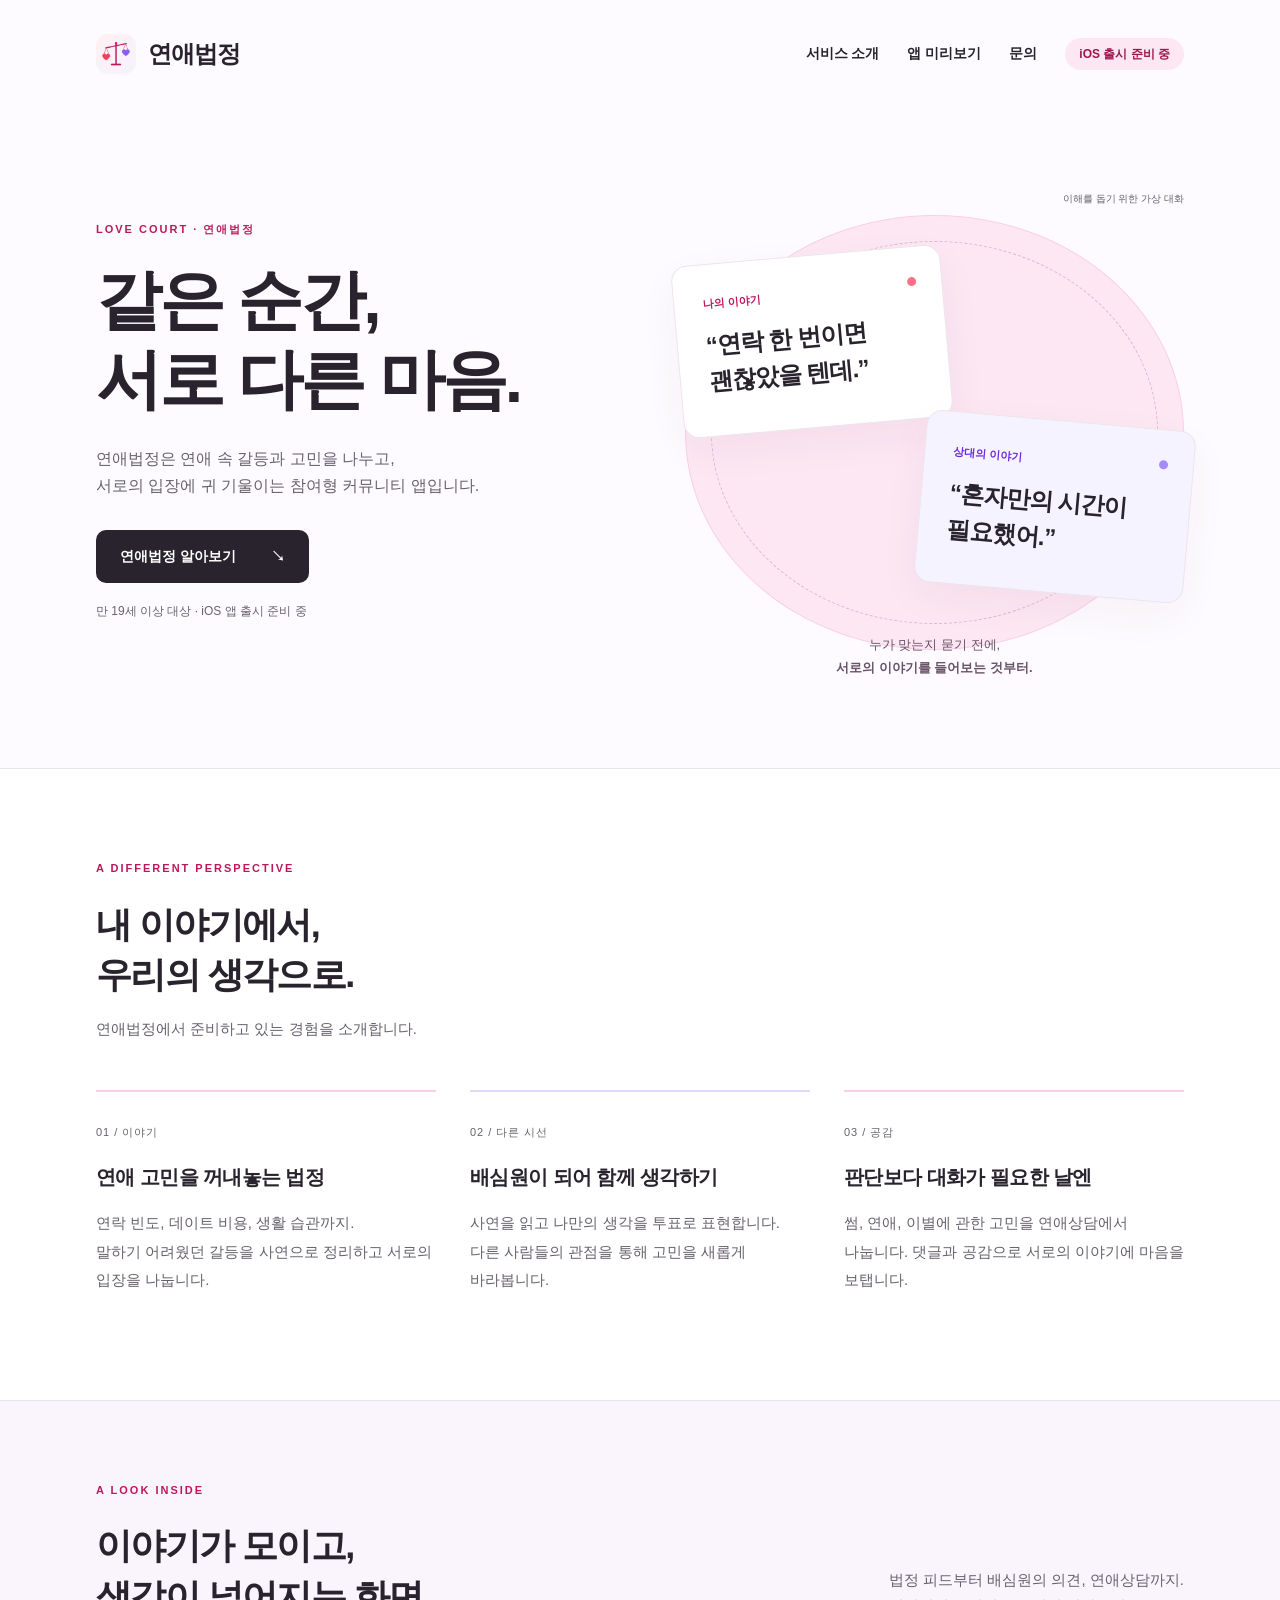
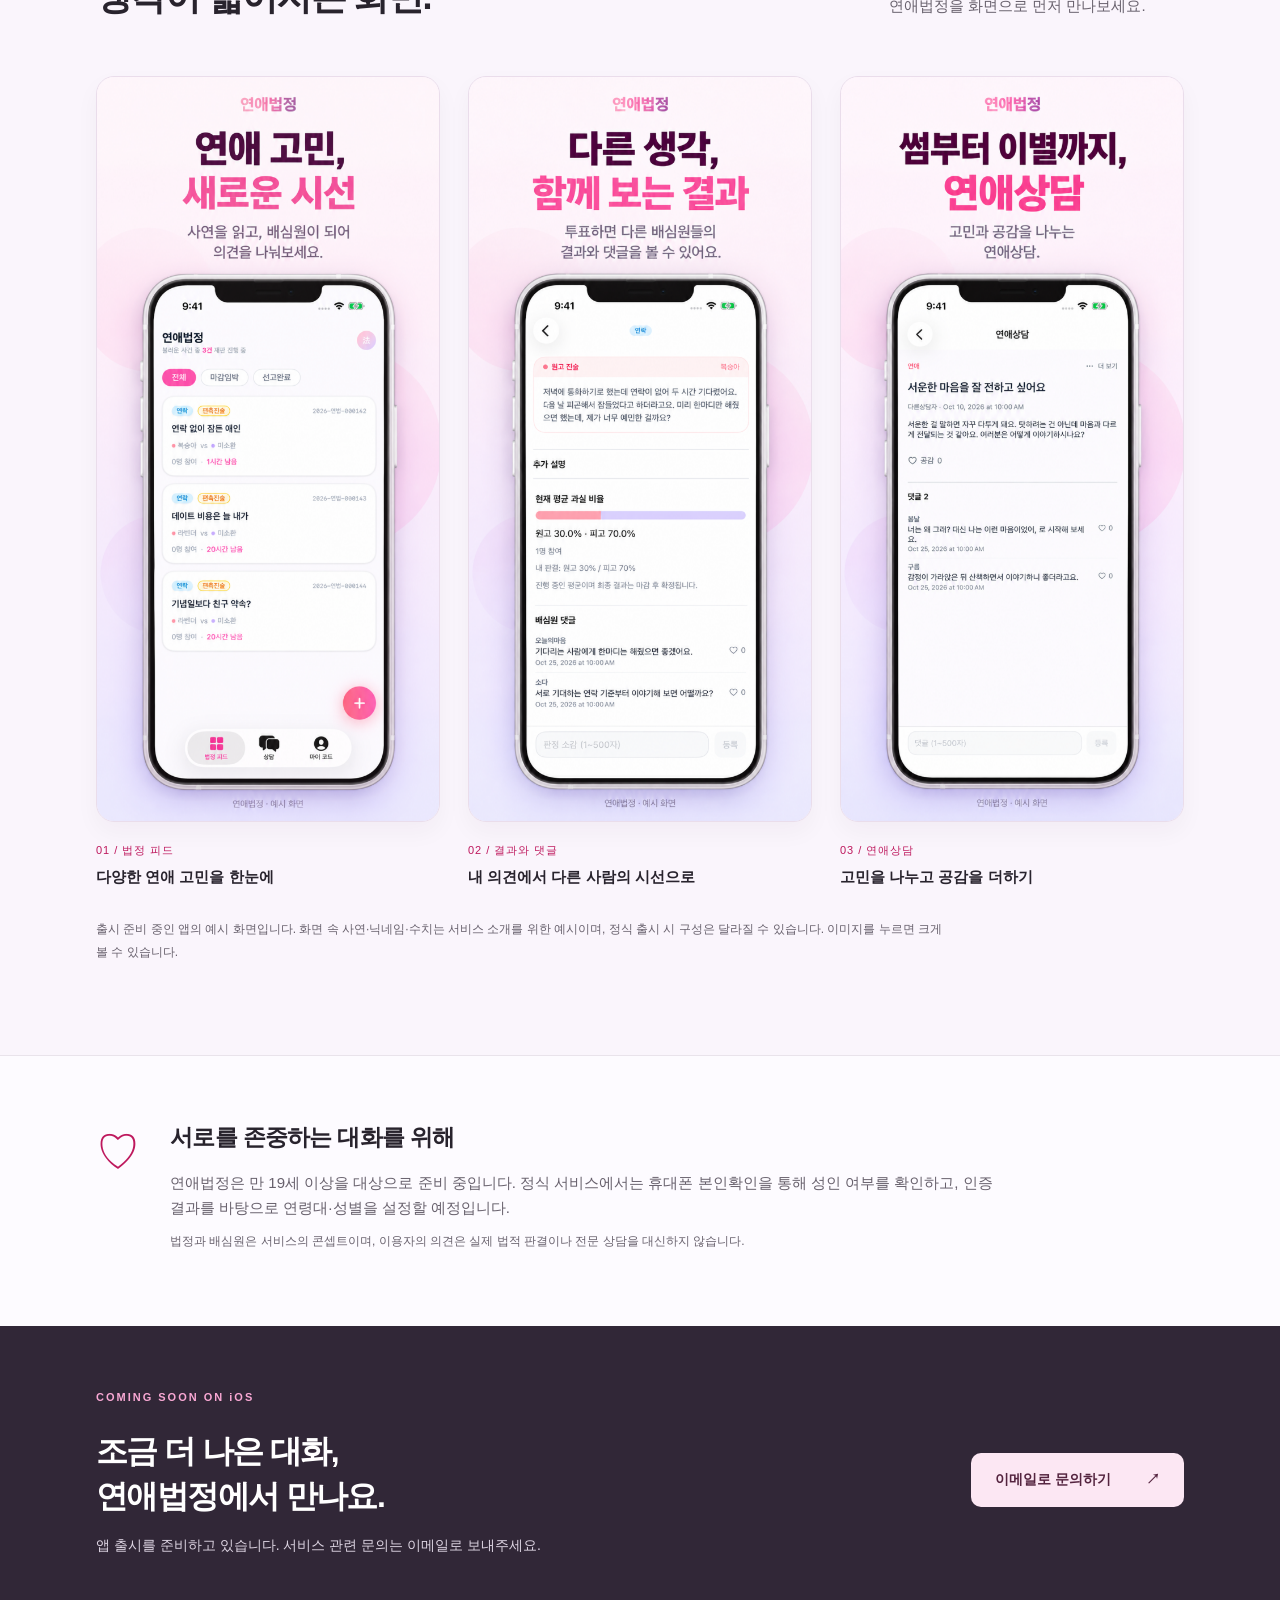
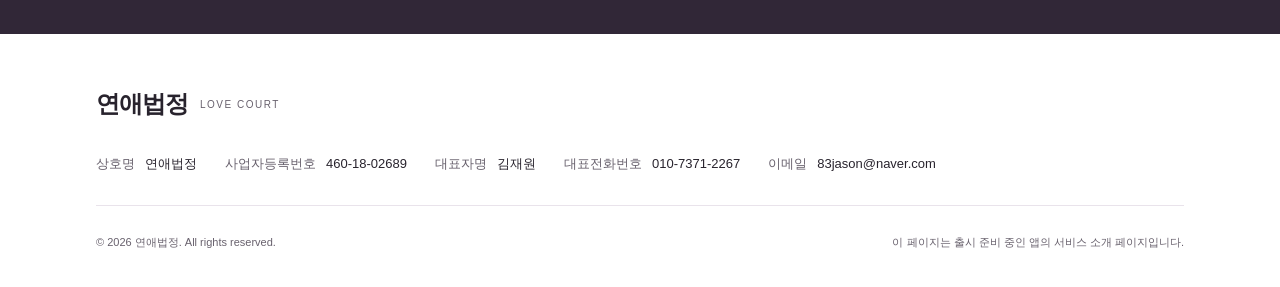
==== index.html @ d8b825c8 "feat: add LoveCourt introduction site" ====
<!doctype html>
<html lang="ko">
<head><meta charset="utf-8"><meta name="viewport" content="width=device-width, initial-scale=1"><meta name="theme-color" content="#FDFBFF"><title>연애법정 | 서로 다른 마음을 듣는 곳</title><meta name="description" content="연애 속 고민을 꺼내고, 서로의 입장을 듣고, 함께 생각하는 공간. 만 19세 이상을 위한 연애법정 iOS 앱을 준비하고 있습니다."><meta property="og:title" content="연애법정 — 서로 다른 마음을 듣는 곳"><meta property="og:description" content="연애 고민, 이제 다른 시선으로. 연애법정 iOS 앱 출시 준비 중."><meta property="og:type" content="website"><link rel="icon" href="icon.png"><link rel="stylesheet" href="style.css"></head>
<body><a class="skip" href="#main">본문 바로가기</a>
<header class="wrap"><a class="brand" href="#" aria-label="연애법정 처음으로"><img src="icon.png" width="40" height="40" alt="">연애법정</a><nav aria-label="주 메뉴"><a href="#about">서비스 소개</a><a class="screens-link" href="#screens">앱 미리보기</a><a href="#contact">문의</a><span class="status">iOS 출시 준비 중</span></nav></header>
<main id="main"><section class="hero wrap"><div class="hero-copy"><p class="eyebrow">LOVE COURT · 연애법정</p><h1>같은 순간,<br>서로 다른 마음.</h1><p class="intro">연애법정은 연애 속 갈등과 고민을 나누고,<br class="desktop"> 서로의 입장에 귀 기울이는 참여형 커뮤니티 앱입니다.</p><a class="button" href="#about">연애법정 알아보기 <span aria-hidden="true">↘</span></a><p class="availability">만 19세 이상 대상 · iOS 앱 출시 준비 중</p></div>
<div class="visual" aria-label="서비스 개념을 보여주는 가상의 대화 예시"><div class="orbit"></div><span class="example-label">이해를 돕기 위한 가상 대화</span><div class="note note-a"><span class="speaker">나의 이야기</span><p>“연락 한 번이면<br>괜찮았을 텐데.”</p><span class="dot rose"></span></div><div class="note note-b"><span class="speaker">상대의 이야기</span><p>“혼자만의 시간이<br>필요했어.”</p><span class="dot violet"></span></div><div class="visual-caption">누가 맞는지 묻기 전에,<br><strong>서로의 이야기를 들어보는 것부터.</strong></div></div></section>
<section id="about" class="about"><div class="wrap"><div class="section-heading"><p class="eyebrow">A DIFFERENT PERSPECTIVE</p><h2>내 이야기에서,<br>우리의 생각으로.</h2><p>연애법정에서 준비하고 있는 경험을 소개합니다.</p></div><div class="features"><article><span class="number">01 / 이야기</span><h3>연애 고민을 꺼내놓는 법정</h3><p>연락 빈도, 데이트 비용, 생활 습관까지.<br>말하기 어려웠던 갈등을 사연으로 정리하고 서로의 입장을 나눕니다.</p></article><article><span class="number">02 / 다른 시선</span><h3>배심원이 되어 함께 생각하기</h3><p>사연을 읽고 나만의 생각을 투표로 표현합니다. 다른 사람들의 관점을 통해 고민을 새롭게 바라봅니다.</p></article><article><span class="number">03 / 공감</span><h3>판단보다 대화가 필요한 날엔</h3><p>썸, 연애, 이별에 관한 고민을 연애상담에서 나눕니다. 댓글과 공감으로 서로의 이야기에 마음을 보탭니다.</p></article></div></div></section>
<section class="screens" id="screens"><div class="wrap"><div class="screens-heading"><div><p class="eyebrow">A LOOK INSIDE</p><h2>이야기가 모이고,<br>생각이 넓어지는 화면.</h2></div><p>법정 피드부터 배심원의 의견, 연애상담까지.<br>연애법정을 화면으로 먼저 만나보세요.</p></div><div class="screens-grid">
<figure><a href="images/app-01.png" target="_blank" rel="noopener" aria-label="법정 피드 소개 이미지 크게 보기 (새 탭)"><img src="images/app-01.png" width="1206" height="2622" loading="lazy" alt="연애 고민, 새로운 시선. 사건 목록을 살펴보는 연애법정 법정 피드 예시 화면"></a><figcaption><span>01 / 법정 피드</span>다양한 연애 고민을 한눈에</figcaption></figure>
<figure><a href="images/app-03.png" target="_blank" rel="noopener" aria-label="투표 결과와 댓글 소개 이미지 크게 보기 (새 탭)"><img src="images/app-03.png" width="1206" height="2622" loading="lazy" alt="다른 생각, 함께 보는 결과. 투표 후 과실 비율과 배심원 댓글을 보는 예시 화면"></a><figcaption><span>02 / 결과와 댓글</span>내 의견에서 다른 사람의 시선으로</figcaption></figure>
<figure><a href="images/app-05.png" target="_blank" rel="noopener" aria-label="연애상담 소개 이미지 크게 보기 (새 탭)"><img src="images/app-05.png" width="1206" height="2622" loading="lazy" alt="썸부터 이별까지, 연애상담. 고민 글에 공감과 댓글을 나누는 예시 화면"></a><figcaption><span>03 / 연애상담</span>고민을 나누고 공감을 더하기</figcaption></figure>
</div><p class="screens-note">출시 준비 중인 앱의 예시 화면입니다. 화면 속 사연·닉네임·수치는 서비스 소개를 위한 예시이며, 정식 출시 시 구성은 달라질 수 있습니다. 이미지를 누르면 크게 볼 수 있습니다.</p></div></section>
<section class="notice wrap"><span class="notice-symbol" aria-hidden="true">♡</span><div><h2>서로를 존중하는 대화를 위해</h2><p>연애법정은 만 19세 이상을 대상으로 준비 중입니다. 정식 서비스에서는 휴대폰 본인확인을 통해 성인 여부를 확인하고, 인증 결과를 바탕으로 연령대·성별을 설정할 예정입니다.</p><p class="small">법정과 배심원은 서비스의 콘셉트이며, 이용자의 의견은 실제 법적 판결이나 전문 상담을 대신하지 않습니다.</p></div></section>
<section class="contact" id="contact"><div class="wrap contact-inner"><div><p class="eyebrow">COMING SOON ON iOS</p><h2>조금 더 나은 대화,<br>연애법정에서 만나요.</h2><p>앱 출시를 준비하고 있습니다. 서비스 관련 문의는 이메일로 보내주세요.</p></div><a class="button light" href="mailto:83jason@naver.com">이메일로 문의하기 <span aria-hidden="true">↗</span></a></div></section></main>
<footer><div class="wrap"><a class="brand" href="#">연애법정 <span>LOVE COURT</span></a><dl class="business"><div><dt>상호명</dt><dd>연애법정</dd></div><div><dt>사업자등록번호</dt><dd>460-18-02689</dd></div><div><dt>대표자명</dt><dd>김재원</dd></div><div><dt>대표전화번호</dt><dd><a href="tel:01073712267">010-7371-2267</a></dd></div><div><dt>이메일</dt><dd><a href="mailto:83jason@naver.com">83jason@naver.com</a></dd></div></dl><div class="footer-bottom"><p>© 2026 연애법정. All rights reserved.</p><p>이 페이지는 출시 준비 중인 앱의 서비스 소개 페이지입니다.</p></div></div></footer></body></html>
---- style.css ----
:root{--bg:#fdfbff;--ink:#28232d;--muted:#68616d;--pink:#be185d;--line:#e9e3eb}*{box-sizing:border-box}html{scroll-behavior:smooth;scroll-padding-top:30px}body{margin:0;background:var(--bg);color:var(--ink);font-family:-apple-system,BlinkMacSystemFont,"Apple SD Gothic Neo","Noto Sans KR",sans-serif;word-break:keep-all;line-height:1.7}a{color:inherit;text-decoration:none}a:focus-visible{outline:3px solid #7c3aed;outline-offset:6px}a:hover{text-decoration:underline}.wrap{max-width:1160px;padding:0 36px;margin:auto}header{height:108px;display:flex;align-items:center;justify-content:space-between}.brand{font-size:24px;font-weight:800;display:flex;align-items:center;gap:12px;letter-spacing:-1px}.brand img{border-radius:12px}nav{display:flex;gap:28px;align-items:center;font-size:14px;font-weight:600}.status{font-size:12px;background:#fce7f3;color:#9d174d;padding:6px 14px;border-radius:30px}.hero{display:grid;grid-template-columns:1.1fr 1fr;gap:40px;align-items:center;min-height:660px;padding-top:58px;padding-bottom:80px}.eyebrow{font-size:11px;font-weight:800;letter-spacing:2px;color:var(--pink);margin:0 0 22px}h1{font-size:clamp(44px,5.3vw,66px);line-height:1.2;letter-spacing:-3px;margin:0 0 26px;font-weight:800}.lead{font-size:23px;line-height:1.6;letter-spacing:-.6px;margin:0 0 20px}.intro{font-size:16px;color:var(--muted);margin-bottom:30px}.button{display:inline-flex;align-items:center;justify-content:space-between;gap:35px;padding:15px 24px;background:var(--ink);color:#fff;border-radius:10px;font-size:14px;font-weight:700}.button:hover{background:#43344b;text-decoration:none}.availability{font-size:12px;color:var(--muted);margin-top:18px}.visual{height:475px;position:relative}.orbit{position:absolute;inset:25px 0 15px;background:#fce7f3;border-radius:50%;border:1px solid #fbcfe8}.orbit:after{content:"";position:absolute;inset:25px;border:1px dashed #dbb8d0;border-radius:50%}.example-label{position:absolute;top:0;right:0;font-size:10px;color:var(--muted)}.note{position:absolute;background:#fff;padding:24px 28px;box-shadow:0 14px 40px #60244a0c;border:1px solid #eee5ec;border-radius:16px;width:270px}.note-a{top:65px;left:-8px;transform:rotate(-5deg)}.note-b{right:-6px;top:230px;transform:rotate(5deg);background:#f5f3ff}.speaker{font-size:11px;font-weight:700;color:var(--pink)}.note-b .speaker{color:#6d28d9}.note p{font-size:24px;line-height:1.5;font-weight:700;letter-spacing:-1px;margin:12px 0}.dot{width:9px;height:9px;border-radius:50%;position:absolute;right:25px;top:30px}.rose{background:#fb7185}.violet{background:#a78bfa}.center-mark{position:absolute;top:194px;left:45%;font-family:Georgia,serif;font-size:52px;font-style:italic;color:#9d5080}.visual-caption{position:absolute;bottom:-15px;left:0;right:0;text-align:center;font-size:13px;line-height:1.8;color:#685367}.about{background:#fff;padding:90px 0;border-top:1px solid var(--line);border-bottom:1px solid var(--line)}h2{font-size:36px;letter-spacing:-1.6px;line-height:1.4;margin:0 0 16px}.section-heading>p:last-child{color:var(--muted);font-size:15px}.features{display:grid;grid-template-columns:repeat(3,1fr);gap:34px;margin-top:48px}.features article{border-top:2px solid #fbcfe8;padding-top:25px}.features article:nth-child(2){border-color:#ddd6fe}.number{font-size:11px;letter-spacing:1px;color:var(--muted)}h3{font-size:20px;letter-spacing:-.6px;margin:16px 0 12px}.features p{font-size:15px;color:var(--muted);line-height:1.9}.notice{display:flex;gap:30px;align-items:flex-start;padding-top:65px;padding-bottom:65px}.notice-symbol{font-size:44px;line-height:1.4;color:var(--pink)}.notice h2{font-size:23px;letter-spacing:-.7px}.notice p{font-size:15px;color:var(--muted);max-width:850px;margin:10px 0}.notice .small{font-size:12px}.contact{background:#312737;color:#fff;padding:62px 0}.contact-inner{display:flex;justify-content:space-between;align-items:center;gap:40px}.contact .eyebrow{color:#f9a8d4}.contact h2{font-size:32px}.contact p:not(.eyebrow){font-size:14px;color:#ded5e3}.light{flex-shrink:0;background:#fce7f3;color:#54243f}.light:hover{background:#fbcfe8}footer{padding:50px 0 24px;background:#fff}.brand span{font-size:10px;letter-spacing:1.5px;color:var(--muted);font-weight:500}.business{display:flex;flex-wrap:wrap;gap:10px 28px;margin:28px 0 30px;font-size:13px}.business div{display:flex;gap:10px}.business dt{color:var(--muted)}.business dd{margin:0}.footer-bottom{display:flex;justify-content:space-between;gap:15px;border-top:1px solid var(--line);padding-top:16px;font-size:11px;color:var(--muted)}.skip{position:absolute;top:-80px;padding:10px;background:white;z-index:10}.skip:focus{top:0}@media(max-width:800px){.wrap{padding-left:24px;padding-right:24px}header{height:85px}nav{gap:18px}nav>a:first-child{display:none}.hero{grid-template-columns:1fr;padding-top:35px;gap:40px}.hero-copy{max-width:560px}h1{font-size:52px}.visual{width:min(100%,460px);margin:0 auto;height:460px}.features{grid-template-columns:1fr;gap:25px}.about{padding:60px 0}.features article{padding-top:18px}.features p{max-width:540px}.contact-inner{align-items:flex-start;flex-direction:column;gap:20px}.footer-bottom{flex-direction:column;gap:0}.footer-bottom p{margin:4px 0}.notice{gap:18px}.notice h2{font-size:21px}.business{flex-direction:column;gap:8px}}@media(max-width:400px){.brand{font-size:21px}nav{gap:12px}.status{padding:5px 9px;font-size:10px}h1{font-size:44px}.lead{font-size:20px}.note{width:235px;padding:21px}.note p{font-size:21px}.visual{height:450px}.note-a{left:0}.note-b{right:0}.desktop{display:none}}@media(prefers-reduced-motion:reduce){html{scroll-behavior:auto}}

.screens{padding:80px 0;background:#faf5fc;border-bottom:1px solid var(--line)}.screens-heading{display:flex;justify-content:space-between;gap:35px;align-items:flex-end;margin-bottom:38px}.screens-heading>p{color:var(--muted);font-size:15px;margin-bottom:20px}.screens-grid{display:grid;grid-template-columns:repeat(3,minmax(0,1fr));gap:28px}.screens-grid figure{margin:0;min-width:0}.screens-grid a{display:block;border-radius:18px;overflow:hidden;border:1px solid #eaddeb;box-shadow:0 10px 24px #3a10300a;transition:transform .2s}.screens-grid a:hover{transform:translateY(-5px)}.screens-grid img{display:block;width:100%;height:auto}.screens-grid figcaption{font-size:15px;font-weight:600;margin-top:19px;line-height:1.7}.screens-grid figcaption span{display:block;font-size:11px;font-weight:500;letter-spacing:1px;color:var(--pink);margin-bottom:5px}.screens-note{font-size:12px;color:var(--muted);margin-top:28px;max-width:850px;line-height:1.9}@media(max-width:800px){.screens{padding:55px 0}.screens-heading{display:block}.screens-heading h2{font-size:30px}.screens-grid{gap:16px}.screens-grid figcaption{font-size:13px}nav{gap:14px}}@media(max-width:600px){.screens-grid{grid-template-columns:1fr;max-width:340px;margin:0 auto;gap:35px}.screens-grid figcaption{font-size:16px}.screens-grid figcaption span{font-size:12px}.screens-link{font-size:12px}.status{display:none}}@media(prefers-reduced-motion:reduce){.screens-grid a{transition:none}}
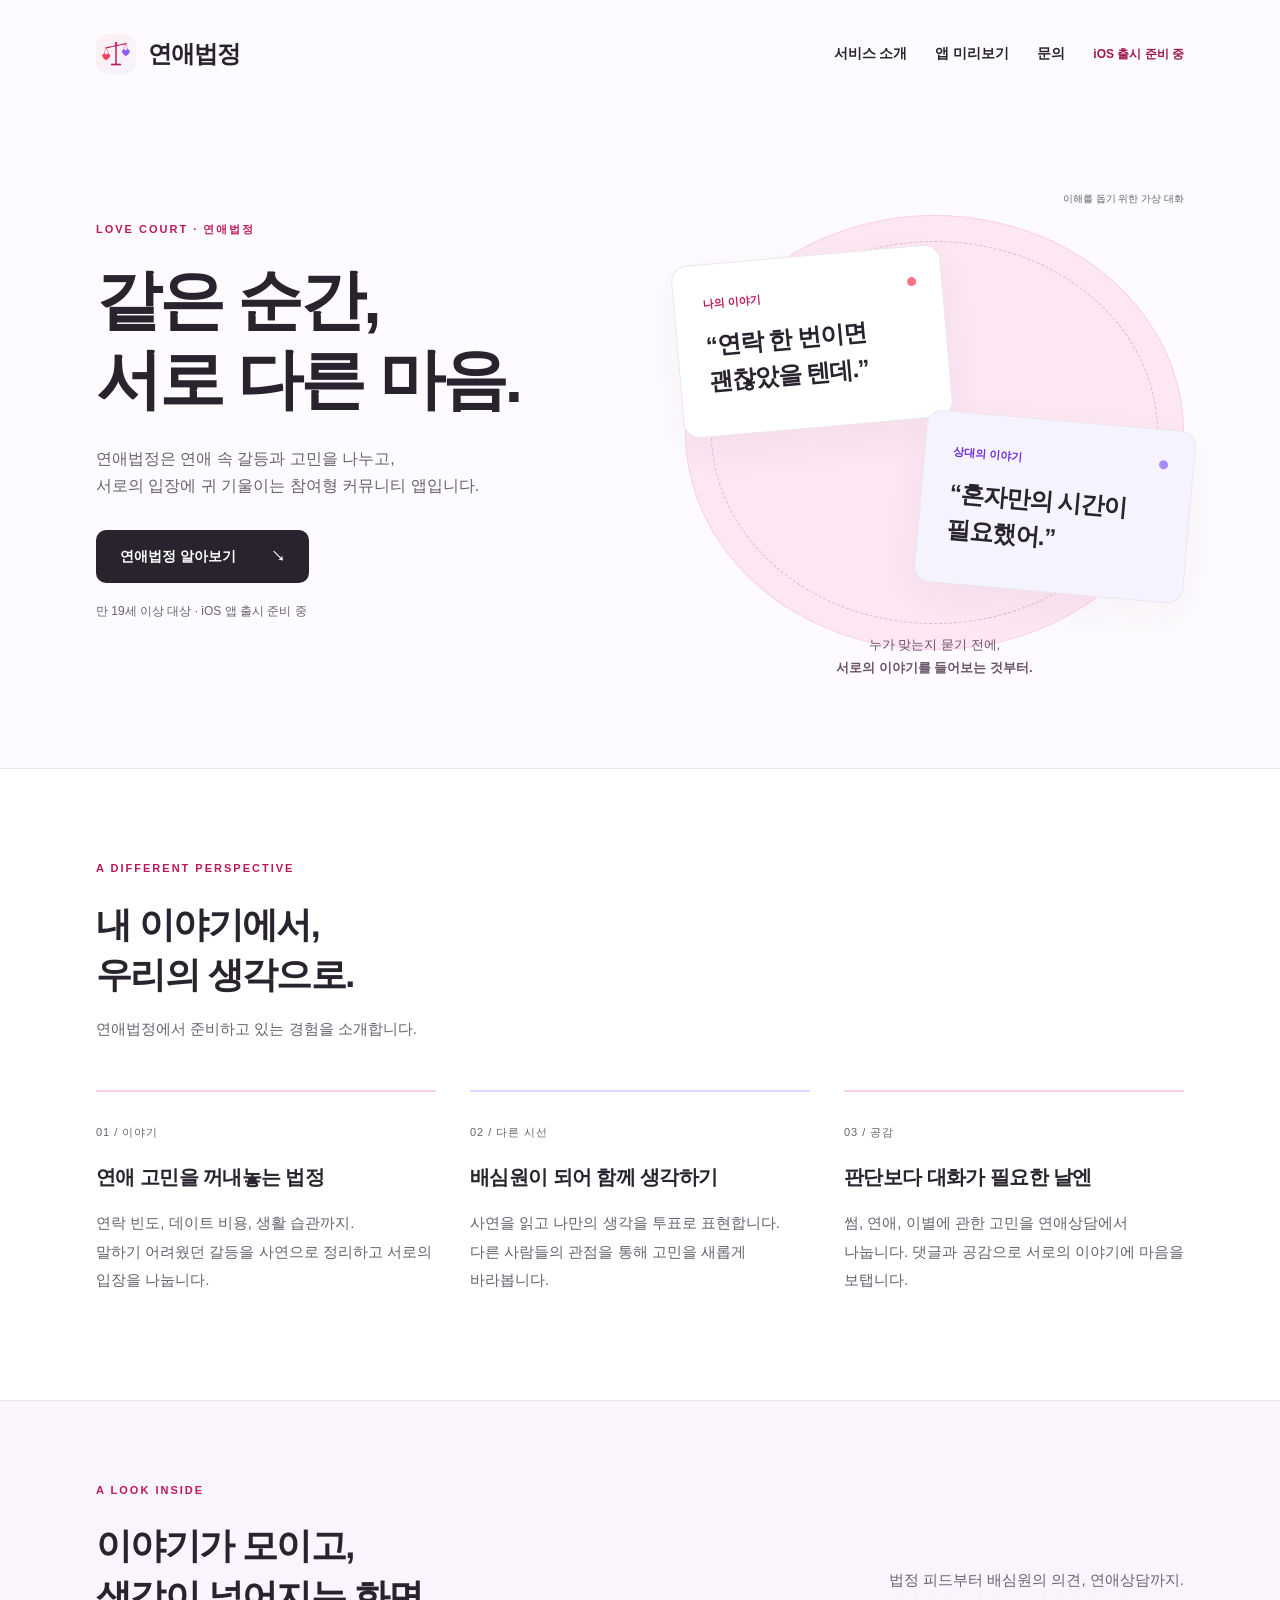
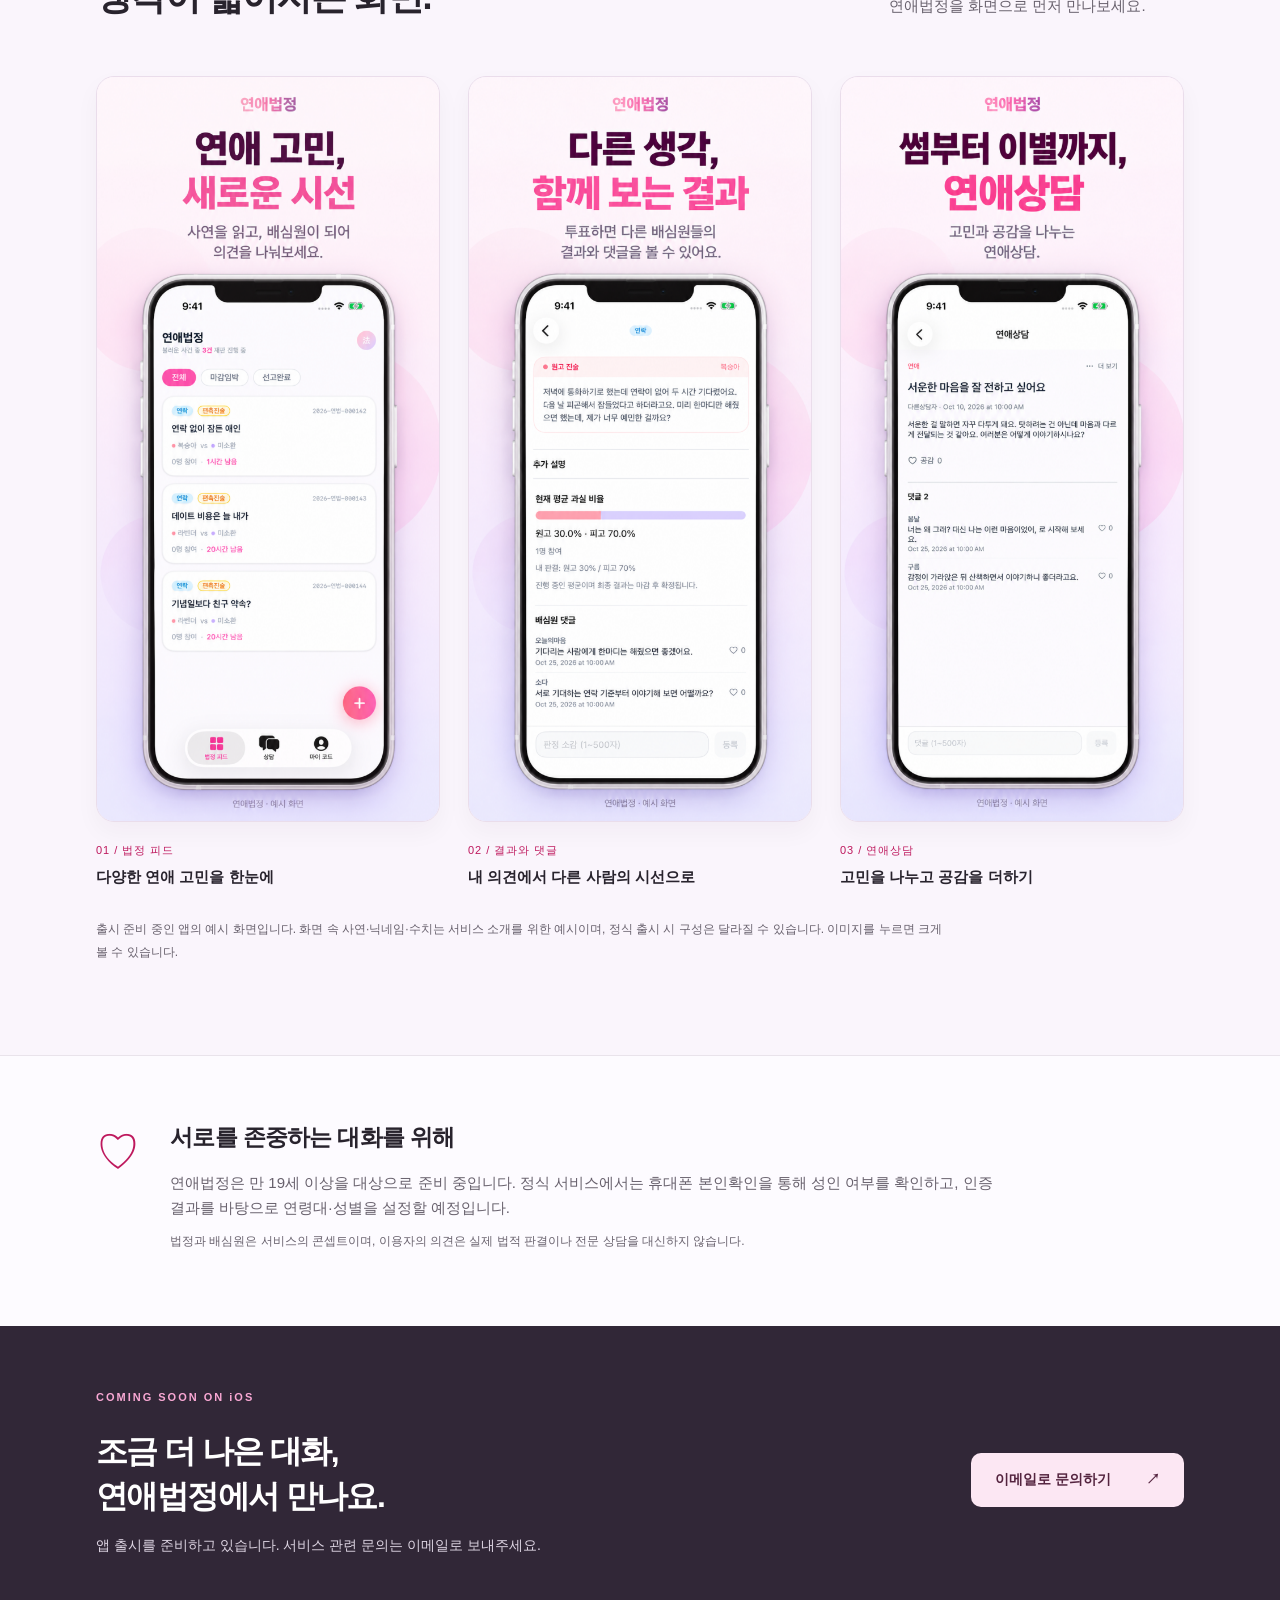
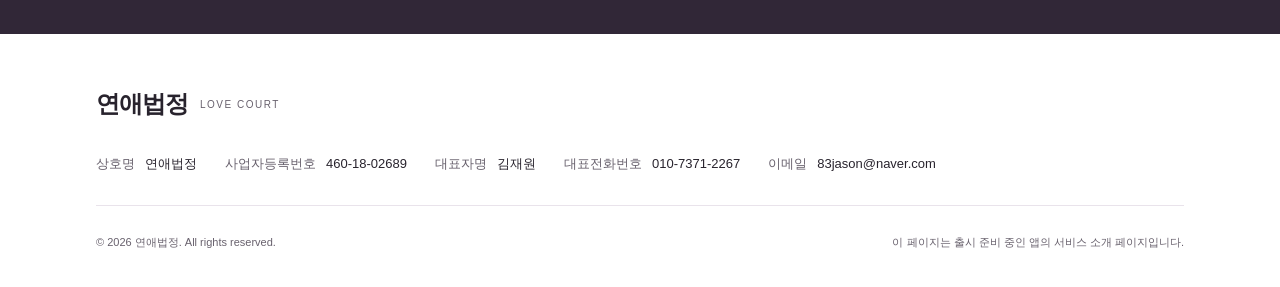
==== commit eda24e48: "fix: refresh cached site stylesheet" ====
--- a/index.html
+++ b/index.html
@@ -1,6 +1,6 @@
 <!doctype html>
 <html lang="ko">
-<head><meta charset="utf-8"><meta name="viewport" content="width=device-width, initial-scale=1"><meta name="theme-color" content="#FDFBFF"><title>연애법정 | 서로 다른 마음을 듣는 곳</title><meta name="description" content="연애 속 고민을 꺼내고, 서로의 입장을 듣고, 함께 생각하는 공간. 만 19세 이상을 위한 연애법정 iOS 앱을 준비하고 있습니다."><meta property="og:title" content="연애법정 — 서로 다른 마음을 듣는 곳"><meta property="og:description" content="연애 고민, 이제 다른 시선으로. 연애법정 iOS 앱 출시 준비 중."><meta property="og:type" content="website"><link rel="icon" href="icon.png"><link rel="stylesheet" href="style.css"></head>
+<head><meta charset="utf-8"><meta name="viewport" content="width=device-width, initial-scale=1"><meta name="theme-color" content="#FDFBFF"><title>연애법정 | 서로 다른 마음을 듣는 곳</title><meta name="description" content="연애 속 고민을 꺼내고, 서로의 입장을 듣고, 함께 생각하는 공간. 만 19세 이상을 위한 연애법정 iOS 앱을 준비하고 있습니다."><meta property="og:title" content="연애법정 — 서로 다른 마음을 듣는 곳"><meta property="og:description" content="연애 고민, 이제 다른 시선으로. 연애법정 iOS 앱 출시 준비 중."><meta property="og:type" content="website"><link rel="icon" href="icon.png"><link rel="stylesheet" href="style.css?v=20261106-text-status"></head>
 <body><a class="skip" href="#main">본문 바로가기</a>
 <header class="wrap"><a class="brand" href="#" aria-label="연애법정 처음으로"><img src="icon.png" width="40" height="40" alt="">연애법정</a><nav aria-label="주 메뉴"><a href="#about">서비스 소개</a><a class="screens-link" href="#screens">앱 미리보기</a><a href="#contact">문의</a><span class="status">iOS 출시 준비 중</span></nav></header>
 <main id="main"><section class="hero wrap"><div class="hero-copy"><p class="eyebrow">LOVE COURT · 연애법정</p><h1>같은 순간,<br>서로 다른 마음.</h1><p class="intro">연애법정은 연애 속 갈등과 고민을 나누고,<br class="desktop"> 서로의 입장에 귀 기울이는 참여형 커뮤니티 앱입니다.</p><a class="button" href="#about">연애법정 알아보기 <span aria-hidden="true">↘</span></a><p class="availability">만 19세 이상 대상 · iOS 앱 출시 준비 중</p></div>
--- a/style.css
+++ b/style.css
@@ -1,3 +1,3 @@
-:root{--bg:#fdfbff;--ink:#28232d;--muted:#68616d;--pink:#be185d;--line:#e9e3eb}*{box-sizing:border-box}html{scroll-behavior:smooth;scroll-padding-top:30px}body{margin:0;background:var(--bg);color:var(--ink);font-family:-apple-system,BlinkMacSystemFont,"Apple SD Gothic Neo","Noto Sans KR",sans-serif;word-break:keep-all;line-height:1.7}a{color:inherit;text-decoration:none}a:focus-visible{outline:3px solid #7c3aed;outline-offset:6px}a:hover{text-decoration:underline}.wrap{max-width:1160px;padding:0 36px;margin:auto}header{height:108px;display:flex;align-items:center;justify-content:space-between}.brand{font-size:24px;font-weight:800;display:flex;align-items:center;gap:12px;letter-spacing:-1px}.brand img{border-radius:12px}nav{display:flex;gap:28px;align-items:center;font-size:14px;font-weight:600}.status{font-size:12px;background:#fce7f3;color:#9d174d;padding:6px 14px;border-radius:30px}.hero{display:grid;grid-template-columns:1.1fr 1fr;gap:40px;align-items:center;min-height:660px;padding-top:58px;padding-bottom:80px}.eyebrow{font-size:11px;font-weight:800;letter-spacing:2px;color:var(--pink);margin:0 0 22px}h1{font-size:clamp(44px,5.3vw,66px);line-height:1.2;letter-spacing:-3px;margin:0 0 26px;font-weight:800}.lead{font-size:23px;line-height:1.6;letter-spacing:-.6px;margin:0 0 20px}.intro{font-size:16px;color:var(--muted);margin-bottom:30px}.button{display:inline-flex;align-items:center;justify-content:space-between;gap:35px;padding:15px 24px;background:var(--ink);color:#fff;border-radius:10px;font-size:14px;font-weight:700}.button:hover{background:#43344b;text-decoration:none}.availability{font-size:12px;color:var(--muted);margin-top:18px}.visual{height:475px;position:relative}.orbit{position:absolute;inset:25px 0 15px;background:#fce7f3;border-radius:50%;border:1px solid #fbcfe8}.orbit:after{content:"";position:absolute;inset:25px;border:1px dashed #dbb8d0;border-radius:50%}.example-label{position:absolute;top:0;right:0;font-size:10px;color:var(--muted)}.note{position:absolute;background:#fff;padding:24px 28px;box-shadow:0 14px 40px #60244a0c;border:1px solid #eee5ec;border-radius:16px;width:270px}.note-a{top:65px;left:-8px;transform:rotate(-5deg)}.note-b{right:-6px;top:230px;transform:rotate(5deg);background:#f5f3ff}.speaker{font-size:11px;font-weight:700;color:var(--pink)}.note-b .speaker{color:#6d28d9}.note p{font-size:24px;line-height:1.5;font-weight:700;letter-spacing:-1px;margin:12px 0}.dot{width:9px;height:9px;border-radius:50%;position:absolute;right:25px;top:30px}.rose{background:#fb7185}.violet{background:#a78bfa}.center-mark{position:absolute;top:194px;left:45%;font-family:Georgia,serif;font-size:52px;font-style:italic;color:#9d5080}.visual-caption{position:absolute;bottom:-15px;left:0;right:0;text-align:center;font-size:13px;line-height:1.8;color:#685367}.about{background:#fff;padding:90px 0;border-top:1px solid var(--line);border-bottom:1px solid var(--line)}h2{font-size:36px;letter-spacing:-1.6px;line-height:1.4;margin:0 0 16px}.section-heading>p:last-child{color:var(--muted);font-size:15px}.features{display:grid;grid-template-columns:repeat(3,1fr);gap:34px;margin-top:48px}.features article{border-top:2px solid #fbcfe8;padding-top:25px}.features article:nth-child(2){border-color:#ddd6fe}.number{font-size:11px;letter-spacing:1px;color:var(--muted)}h3{font-size:20px;letter-spacing:-.6px;margin:16px 0 12px}.features p{font-size:15px;color:var(--muted);line-height:1.9}.notice{display:flex;gap:30px;align-items:flex-start;padding-top:65px;padding-bottom:65px}.notice-symbol{font-size:44px;line-height:1.4;color:var(--pink)}.notice h2{font-size:23px;letter-spacing:-.7px}.notice p{font-size:15px;color:var(--muted);max-width:850px;margin:10px 0}.notice .small{font-size:12px}.contact{background:#312737;color:#fff;padding:62px 0}.contact-inner{display:flex;justify-content:space-between;align-items:center;gap:40px}.contact .eyebrow{color:#f9a8d4}.contact h2{font-size:32px}.contact p:not(.eyebrow){font-size:14px;color:#ded5e3}.light{flex-shrink:0;background:#fce7f3;color:#54243f}.light:hover{background:#fbcfe8}footer{padding:50px 0 24px;background:#fff}.brand span{font-size:10px;letter-spacing:1.5px;color:var(--muted);font-weight:500}.business{display:flex;flex-wrap:wrap;gap:10px 28px;margin:28px 0 30px;font-size:13px}.business div{display:flex;gap:10px}.business dt{color:var(--muted)}.business dd{margin:0}.footer-bottom{display:flex;justify-content:space-between;gap:15px;border-top:1px solid var(--line);padding-top:16px;font-size:11px;color:var(--muted)}.skip{position:absolute;top:-80px;padding:10px;background:white;z-index:10}.skip:focus{top:0}@media(max-width:800px){.wrap{padding-left:24px;padding-right:24px}header{height:85px}nav{gap:18px}nav>a:first-child{display:none}.hero{grid-template-columns:1fr;padding-top:35px;gap:40px}.hero-copy{max-width:560px}h1{font-size:52px}.visual{width:min(100%,460px);margin:0 auto;height:460px}.features{grid-template-columns:1fr;gap:25px}.about{padding:60px 0}.features article{padding-top:18px}.features p{max-width:540px}.contact-inner{align-items:flex-start;flex-direction:column;gap:20px}.footer-bottom{flex-direction:column;gap:0}.footer-bottom p{margin:4px 0}.notice{gap:18px}.notice h2{font-size:21px}.business{flex-direction:column;gap:8px}}@media(max-width:400px){.brand{font-size:21px}nav{gap:12px}.status{padding:5px 9px;font-size:10px}h1{font-size:44px}.lead{font-size:20px}.note{width:235px;padding:21px}.note p{font-size:21px}.visual{height:450px}.note-a{left:0}.note-b{right:0}.desktop{display:none}}@media(prefers-reduced-motion:reduce){html{scroll-behavior:auto}}
+:root{--bg:#fdfbff;--ink:#28232d;--muted:#68616d;--pink:#be185d;--line:#e9e3eb}*{box-sizing:border-box}html{scroll-behavior:smooth;scroll-padding-top:30px}body{margin:0;background:var(--bg);color:var(--ink);font-family:-apple-system,BlinkMacSystemFont,"Apple SD Gothic Neo","Noto Sans KR",sans-serif;word-break:keep-all;line-height:1.7}a{color:inherit;text-decoration:none}a:focus-visible{outline:3px solid #7c3aed;outline-offset:6px}a:hover{text-decoration:underline}.wrap{max-width:1160px;padding:0 36px;margin:auto}header{height:108px;display:flex;align-items:center;justify-content:space-between}.brand{font-size:24px;font-weight:800;display:flex;align-items:center;gap:12px;letter-spacing:-1px}.brand img{border-radius:12px}nav{display:flex;gap:28px;align-items:center;font-size:14px;font-weight:600}.status{font-size:12px;color:#9d174d}.hero{display:grid;grid-template-columns:1.1fr 1fr;gap:40px;align-items:center;min-height:660px;padding-top:58px;padding-bottom:80px}.eyebrow{font-size:11px;font-weight:800;letter-spacing:2px;color:var(--pink);margin:0 0 22px}h1{font-size:clamp(44px,5.3vw,66px);line-height:1.2;letter-spacing:-3px;margin:0 0 26px;font-weight:800}.lead{font-size:23px;line-height:1.6;letter-spacing:-.6px;margin:0 0 20px}.intro{font-size:16px;color:var(--muted);margin-bottom:30px}.button{display:inline-flex;align-items:center;justify-content:space-between;gap:35px;padding:15px 24px;background:var(--ink);color:#fff;border-radius:10px;font-size:14px;font-weight:700}.button:hover{background:#43344b;text-decoration:none}.availability{font-size:12px;color:var(--muted);margin-top:18px}.visual{height:475px;position:relative}.orbit{position:absolute;inset:25px 0 15px;background:#fce7f3;border-radius:50%;border:1px solid #fbcfe8}.orbit:after{content:"";position:absolute;inset:25px;border:1px dashed #dbb8d0;border-radius:50%}.example-label{position:absolute;top:0;right:0;font-size:10px;color:var(--muted)}.note{position:absolute;background:#fff;padding:24px 28px;box-shadow:0 14px 40px #60244a0c;border:1px solid #eee5ec;border-radius:16px;width:270px}.note-a{top:65px;left:-8px;transform:rotate(-5deg)}.note-b{right:-6px;top:230px;transform:rotate(5deg);background:#f5f3ff}.speaker{font-size:11px;font-weight:700;color:var(--pink)}.note-b .speaker{color:#6d28d9}.note p{font-size:24px;line-height:1.5;font-weight:700;letter-spacing:-1px;margin:12px 0}.dot{width:9px;height:9px;border-radius:50%;position:absolute;right:25px;top:30px}.rose{background:#fb7185}.violet{background:#a78bfa}.center-mark{position:absolute;top:194px;left:45%;font-family:Georgia,serif;font-size:52px;font-style:italic;color:#9d5080}.visual-caption{position:absolute;bottom:-15px;left:0;right:0;text-align:center;font-size:13px;line-height:1.8;color:#685367}.about{background:#fff;padding:90px 0;border-top:1px solid var(--line);border-bottom:1px solid var(--line)}h2{font-size:36px;letter-spacing:-1.6px;line-height:1.4;margin:0 0 16px}.section-heading>p:last-child{color:var(--muted);font-size:15px}.features{display:grid;grid-template-columns:repeat(3,1fr);gap:34px;margin-top:48px}.features article{border-top:2px solid #fbcfe8;padding-top:25px}.features article:nth-child(2){border-color:#ddd6fe}.number{font-size:11px;letter-spacing:1px;color:var(--muted)}h3{font-size:20px;letter-spacing:-.6px;margin:16px 0 12px}.features p{font-size:15px;color:var(--muted);line-height:1.9}.notice{display:flex;gap:30px;align-items:flex-start;padding-top:65px;padding-bottom:65px}.notice-symbol{font-size:44px;line-height:1.4;color:var(--pink)}.notice h2{font-size:23px;letter-spacing:-.7px}.notice p{font-size:15px;color:var(--muted);max-width:850px;margin:10px 0}.notice .small{font-size:12px}.contact{background:#312737;color:#fff;padding:62px 0}.contact-inner{display:flex;justify-content:space-between;align-items:center;gap:40px}.contact .eyebrow{color:#f9a8d4}.contact h2{font-size:32px}.contact p:not(.eyebrow){font-size:14px;color:#ded5e3}.light{flex-shrink:0;background:#fce7f3;color:#54243f}.light:hover{background:#fbcfe8}footer{padding:50px 0 24px;background:#fff}.brand span{font-size:10px;letter-spacing:1.5px;color:var(--muted);font-weight:500}.business{display:flex;flex-wrap:wrap;gap:10px 28px;margin:28px 0 30px;font-size:13px}.business div{display:flex;gap:10px}.business dt{color:var(--muted)}.business dd{margin:0}.footer-bottom{display:flex;justify-content:space-between;gap:15px;border-top:1px solid var(--line);padding-top:16px;font-size:11px;color:var(--muted)}.skip{position:absolute;top:-80px;padding:10px;background:white;z-index:10}.skip:focus{top:0}@media(max-width:800px){.wrap{padding-left:24px;padding-right:24px}header{height:85px}nav{gap:18px}nav>a:first-child{display:none}.hero{grid-template-columns:1fr;padding-top:35px;gap:40px}.hero-copy{max-width:560px}h1{font-size:52px}.visual{width:min(100%,460px);margin:0 auto;height:460px}.features{grid-template-columns:1fr;gap:25px}.about{padding:60px 0}.features article{padding-top:18px}.features p{max-width:540px}.contact-inner{align-items:flex-start;flex-direction:column;gap:20px}.footer-bottom{flex-direction:column;gap:0}.footer-bottom p{margin:4px 0}.notice{gap:18px}.notice h2{font-size:21px}.business{flex-direction:column;gap:8px}}@media(max-width:400px){.brand{font-size:21px}nav{gap:12px}.status{font-size:10px}h1{font-size:44px}.lead{font-size:20px}.note{width:235px;padding:21px}.note p{font-size:21px}.visual{height:450px}.note-a{left:0}.note-b{right:0}.desktop{display:none}}@media(prefers-reduced-motion:reduce){html{scroll-behavior:auto}}
 
 .screens{padding:80px 0;background:#faf5fc;border-bottom:1px solid var(--line)}.screens-heading{display:flex;justify-content:space-between;gap:35px;align-items:flex-end;margin-bottom:38px}.screens-heading>p{color:var(--muted);font-size:15px;margin-bottom:20px}.screens-grid{display:grid;grid-template-columns:repeat(3,minmax(0,1fr));gap:28px}.screens-grid figure{margin:0;min-width:0}.screens-grid a{display:block;border-radius:18px;overflow:hidden;border:1px solid #eaddeb;box-shadow:0 10px 24px #3a10300a;transition:transform .2s}.screens-grid a:hover{transform:translateY(-5px)}.screens-grid img{display:block;width:100%;height:auto}.screens-grid figcaption{font-size:15px;font-weight:600;margin-top:19px;line-height:1.7}.screens-grid figcaption span{display:block;font-size:11px;font-weight:500;letter-spacing:1px;color:var(--pink);margin-bottom:5px}.screens-note{font-size:12px;color:var(--muted);margin-top:28px;max-width:850px;line-height:1.9}@media(max-width:800px){.screens{padding:55px 0}.screens-heading{display:block}.screens-heading h2{font-size:30px}.screens-grid{gap:16px}.screens-grid figcaption{font-size:13px}nav{gap:14px}}@media(max-width:600px){.screens-grid{grid-template-columns:1fr;max-width:340px;margin:0 auto;gap:35px}.screens-grid figcaption{font-size:16px}.screens-grid figcaption span{font-size:12px}.screens-link{font-size:12px}.status{display:none}}@media(prefers-reduced-motion:reduce){.screens-grid a{transition:none}}
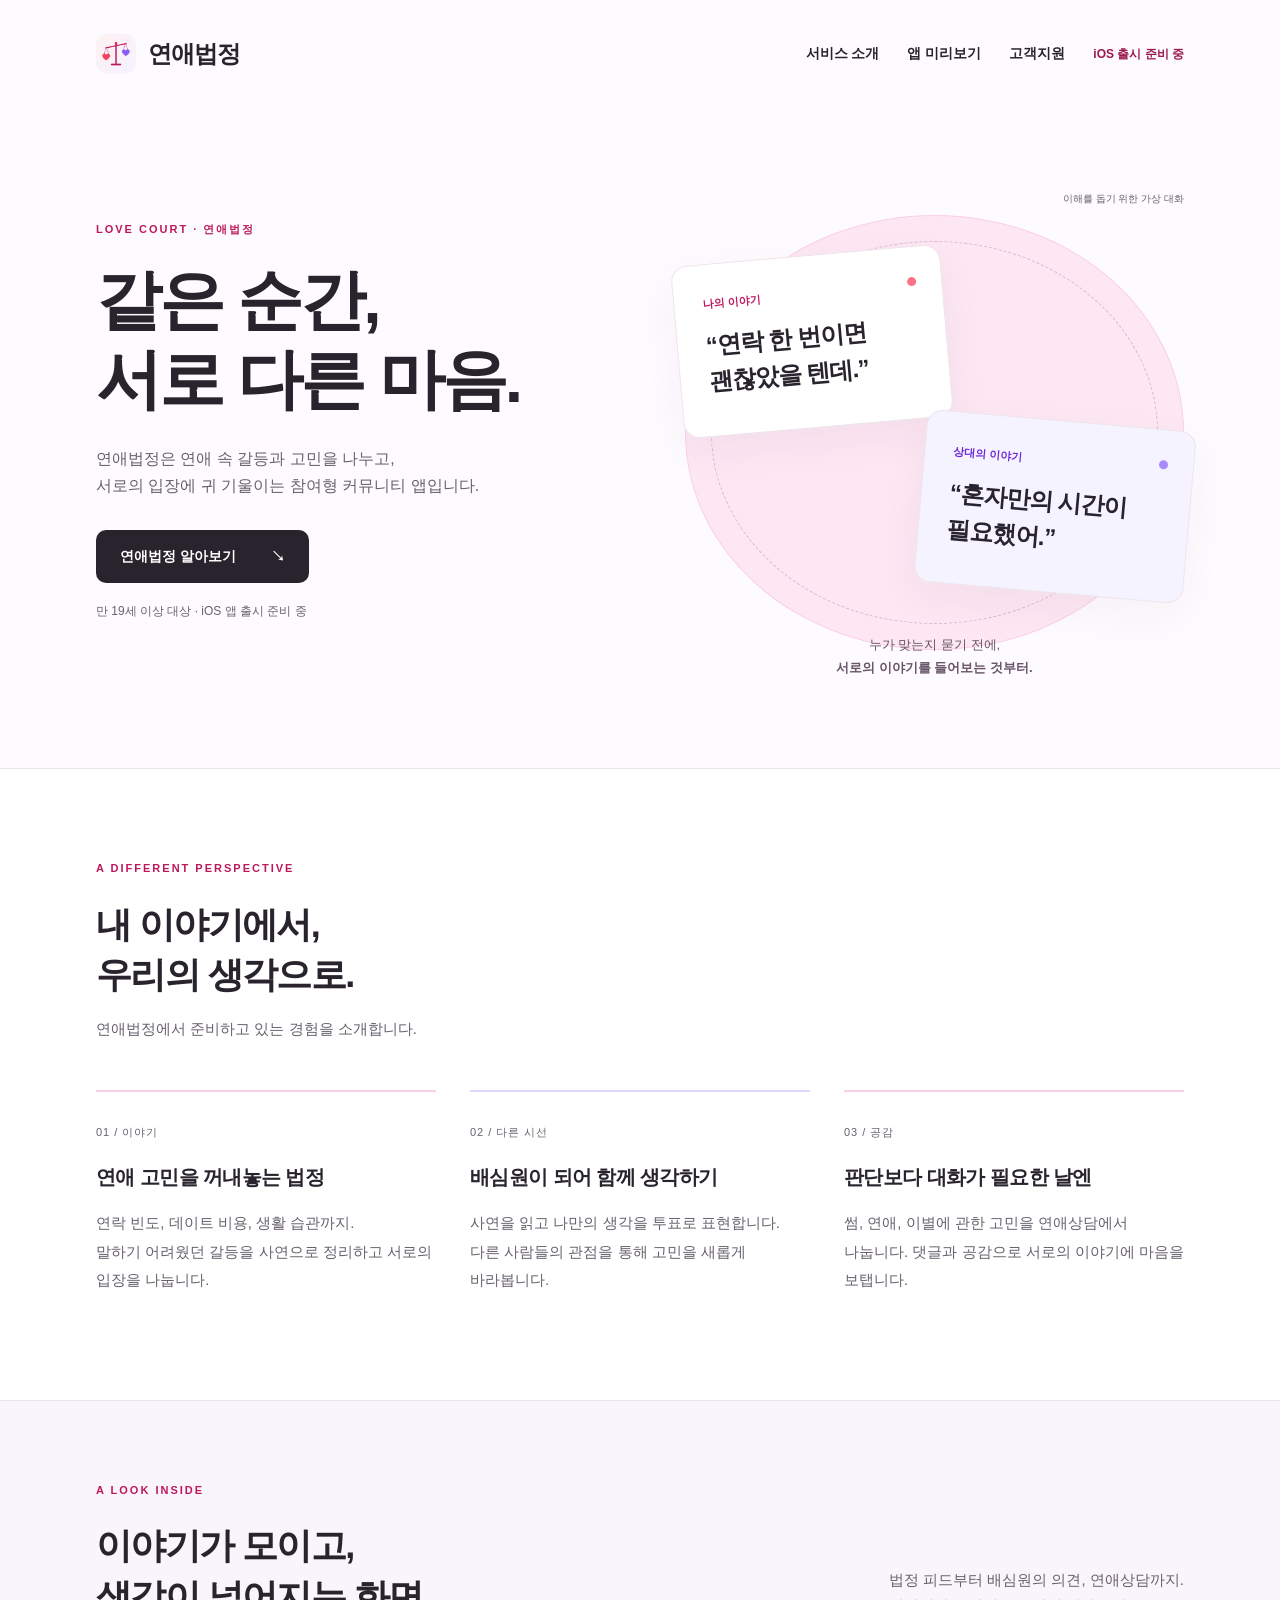
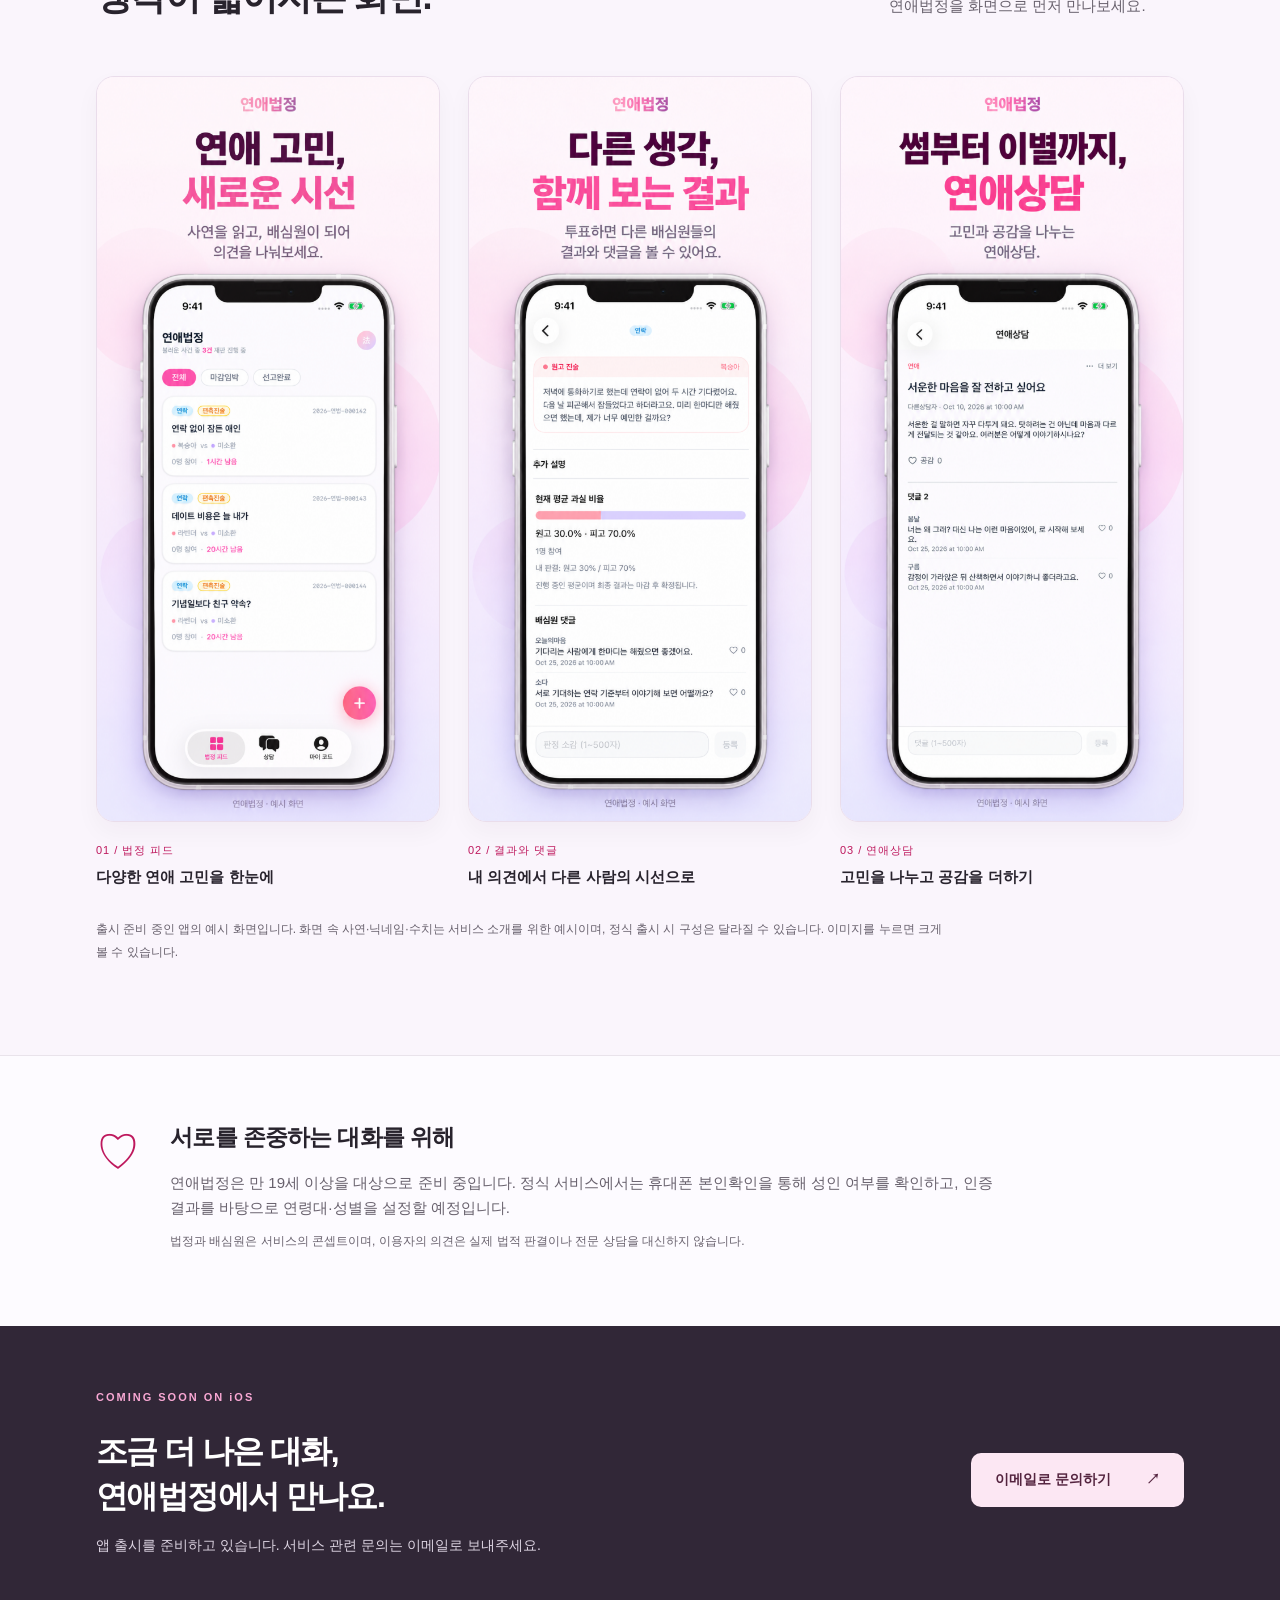
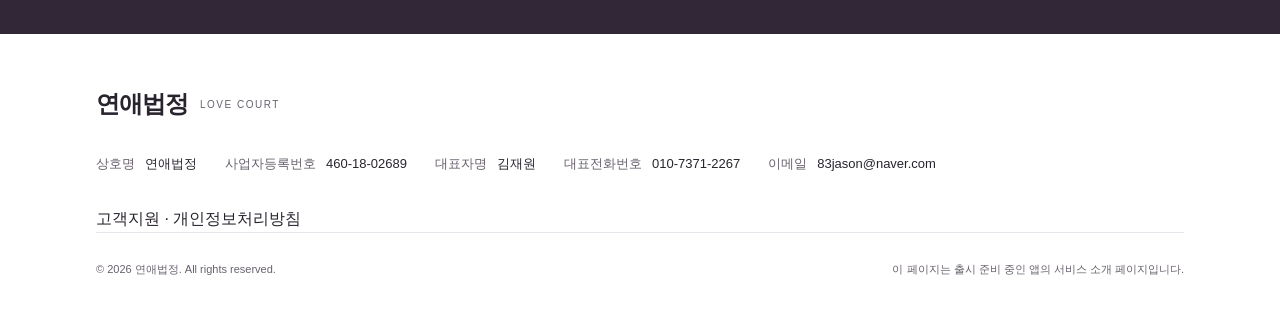
==== commit a7d1de3e: "docs: add support and privacy review pages" ====
--- a/index.html
+++ b/index.html
@@ -2,7 +2,7 @@
 <html lang="ko">
 <head><meta charset="utf-8"><meta name="viewport" content="width=device-width, initial-scale=1"><meta name="theme-color" content="#FDFBFF"><title>연애법정 | 서로 다른 마음을 듣는 곳</title><meta name="description" content="연애 속 고민을 꺼내고, 서로의 입장을 듣고, 함께 생각하는 공간. 만 19세 이상을 위한 연애법정 iOS 앱을 준비하고 있습니다."><meta property="og:title" content="연애법정 — 서로 다른 마음을 듣는 곳"><meta property="og:description" content="연애 고민, 이제 다른 시선으로. 연애법정 iOS 앱 출시 준비 중."><meta property="og:type" content="website"><link rel="icon" href="icon.png"><link rel="stylesheet" href="style.css?v=20261106-text-status"></head>
 <body><a class="skip" href="#main">본문 바로가기</a>
-<header class="wrap"><a class="brand" href="#" aria-label="연애법정 처음으로"><img src="icon.png" width="40" height="40" alt="">연애법정</a><nav aria-label="주 메뉴"><a href="#about">서비스 소개</a><a class="screens-link" href="#screens">앱 미리보기</a><a href="#contact">문의</a><span class="status">iOS 출시 준비 중</span></nav></header>
+<header class="wrap"><a class="brand" href="#" aria-label="연애법정 처음으로"><img src="icon.png" width="40" height="40" alt="">연애법정</a><nav aria-label="주 메뉴"><a href="#about">서비스 소개</a><a class="screens-link" href="#screens">앱 미리보기</a><a href="support.html">고객지원</a><span class="status">iOS 출시 준비 중</span></nav></header>
 <main id="main"><section class="hero wrap"><div class="hero-copy"><p class="eyebrow">LOVE COURT · 연애법정</p><h1>같은 순간,<br>서로 다른 마음.</h1><p class="intro">연애법정은 연애 속 갈등과 고민을 나누고,<br class="desktop"> 서로의 입장에 귀 기울이는 참여형 커뮤니티 앱입니다.</p><a class="button" href="#about">연애법정 알아보기 <span aria-hidden="true">↘</span></a><p class="availability">만 19세 이상 대상 · iOS 앱 출시 준비 중</p></div>
 <div class="visual" aria-label="서비스 개념을 보여주는 가상의 대화 예시"><div class="orbit"></div><span class="example-label">이해를 돕기 위한 가상 대화</span><div class="note note-a"><span class="speaker">나의 이야기</span><p>“연락 한 번이면<br>괜찮았을 텐데.”</p><span class="dot rose"></span></div><div class="note note-b"><span class="speaker">상대의 이야기</span><p>“혼자만의 시간이<br>필요했어.”</p><span class="dot violet"></span></div><div class="visual-caption">누가 맞는지 묻기 전에,<br><strong>서로의 이야기를 들어보는 것부터.</strong></div></div></section>
 <section id="about" class="about"><div class="wrap"><div class="section-heading"><p class="eyebrow">A DIFFERENT PERSPECTIVE</p><h2>내 이야기에서,<br>우리의 생각으로.</h2><p>연애법정에서 준비하고 있는 경험을 소개합니다.</p></div><div class="features"><article><span class="number">01 / 이야기</span><h3>연애 고민을 꺼내놓는 법정</h3><p>연락 빈도, 데이트 비용, 생활 습관까지.<br>말하기 어려웠던 갈등을 사연으로 정리하고 서로의 입장을 나눕니다.</p></article><article><span class="number">02 / 다른 시선</span><h3>배심원이 되어 함께 생각하기</h3><p>사연을 읽고 나만의 생각을 투표로 표현합니다. 다른 사람들의 관점을 통해 고민을 새롭게 바라봅니다.</p></article><article><span class="number">03 / 공감</span><h3>판단보다 대화가 필요한 날엔</h3><p>썸, 연애, 이별에 관한 고민을 연애상담에서 나눕니다. 댓글과 공감으로 서로의 이야기에 마음을 보탭니다.</p></article></div></div></section>
@@ -13,4 +13,4 @@
 </div><p class="screens-note">출시 준비 중인 앱의 예시 화면입니다. 화면 속 사연·닉네임·수치는 서비스 소개를 위한 예시이며, 정식 출시 시 구성은 달라질 수 있습니다. 이미지를 누르면 크게 볼 수 있습니다.</p></div></section>
 <section class="notice wrap"><span class="notice-symbol" aria-hidden="true">♡</span><div><h2>서로를 존중하는 대화를 위해</h2><p>연애법정은 만 19세 이상을 대상으로 준비 중입니다. 정식 서비스에서는 휴대폰 본인확인을 통해 성인 여부를 확인하고, 인증 결과를 바탕으로 연령대·성별을 설정할 예정입니다.</p><p class="small">법정과 배심원은 서비스의 콘셉트이며, 이용자의 의견은 실제 법적 판결이나 전문 상담을 대신하지 않습니다.</p></div></section>
 <section class="contact" id="contact"><div class="wrap contact-inner"><div><p class="eyebrow">COMING SOON ON iOS</p><h2>조금 더 나은 대화,<br>연애법정에서 만나요.</h2><p>앱 출시를 준비하고 있습니다. 서비스 관련 문의는 이메일로 보내주세요.</p></div><a class="button light" href="mailto:83jason@naver.com">이메일로 문의하기 <span aria-hidden="true">↗</span></a></div></section></main>
-<footer><div class="wrap"><a class="brand" href="#">연애법정 <span>LOVE COURT</span></a><dl class="business"><div><dt>상호명</dt><dd>연애법정</dd></div><div><dt>사업자등록번호</dt><dd>460-18-02689</dd></div><div><dt>대표자명</dt><dd>김재원</dd></div><div><dt>대표전화번호</dt><dd><a href="tel:01073712267">010-7371-2267</a></dd></div><div><dt>이메일</dt><dd><a href="mailto:83jason@naver.com">83jason@naver.com</a></dd></div></dl><div class="footer-bottom"><p>© 2026 연애법정. All rights reserved.</p><p>이 페이지는 출시 준비 중인 앱의 서비스 소개 페이지입니다.</p></div></div></footer></body></html>
+<footer><div class="wrap"><a class="brand" href="#">연애법정 <span>LOVE COURT</span></a><dl class="business"><div><dt>상호명</dt><dd>연애법정</dd></div><div><dt>사업자등록번호</dt><dd>460-18-02689</dd></div><div><dt>대표자명</dt><dd>김재원</dd></div><div><dt>대표전화번호</dt><dd><a href="tel:01073712267">010-7371-2267</a></dd></div><div><dt>이메일</dt><dd><a href="mailto:83jason@naver.com">83jason@naver.com</a></dd></div></dl><div class="legal-nav"><a href="support.html">고객지원</a> · <a href="privacy.html">개인정보처리방침</a></div><div class="footer-bottom"><p>© 2026 연애법정. All rights reserved.</p><p>이 페이지는 출시 준비 중인 앱의 서비스 소개 페이지입니다.</p></div></div></footer></body></html>
